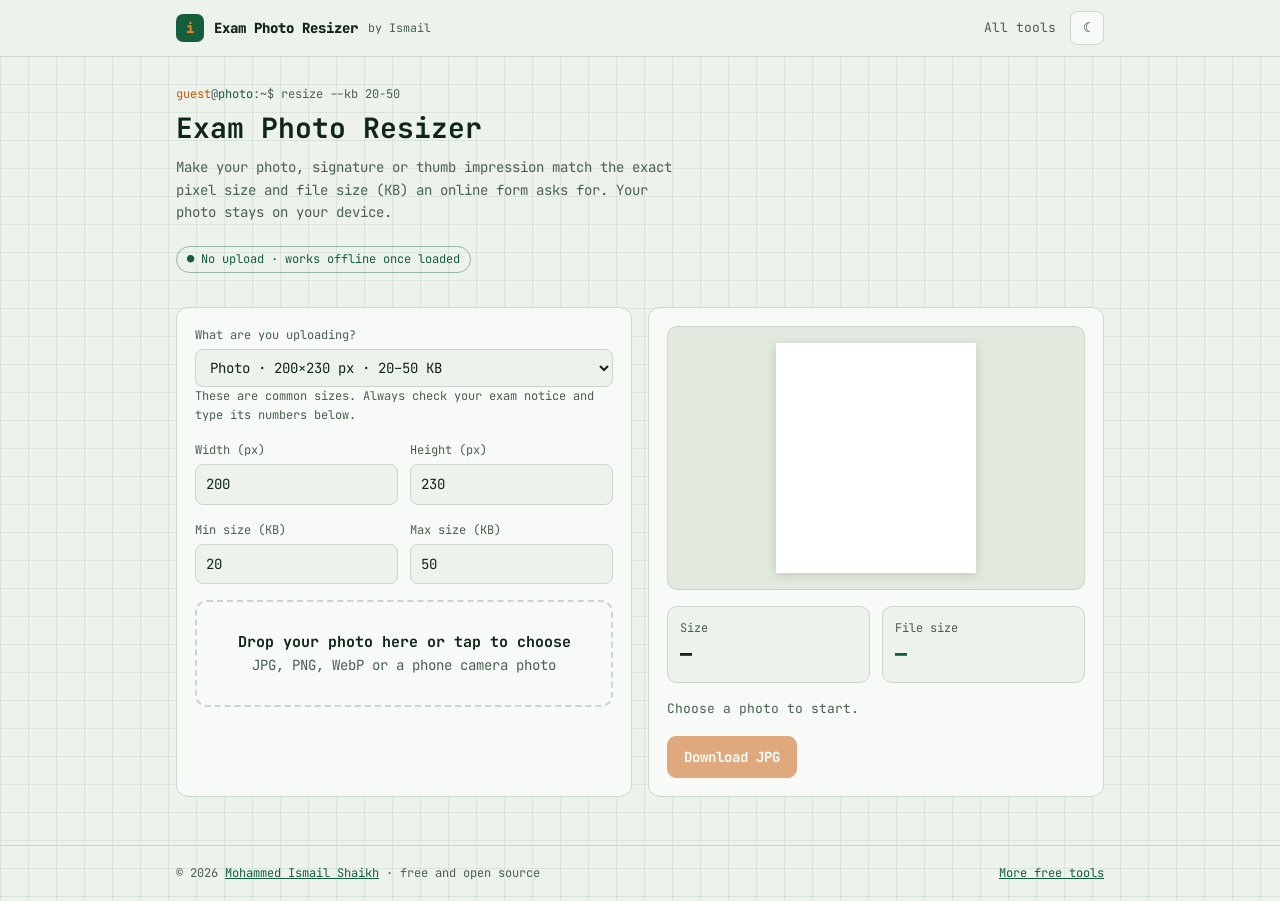
==== public/index.html @ 98657cea "First release: Exam Photo Resizer Client-side tool for https://photo.shaikhismail.com with cPanel de" ====
<!doctype html>
<html lang="en">
<head>
<meta charset="utf-8">
<meta name="viewport" content="width=device-width, initial-scale=1">
<title>Exam Photo Resizer — Ismail Shaikh</title>
<meta name="description" content="Free exam photo and signature resizer. Get exact pixel size and KB limits for online application forms, in your browser.">
<link rel="canonical" href="https://photo.shaikhismail.com/">
<meta property="og:title" content="Exam Photo Resizer — exact KB and pixel sizes">
<meta property="og:description" content="Resize photos and signatures to exact KB and pixel sizes for exam forms.">
<link rel="icon" href="data:image/svg+xml,<svg xmlns='http://www.w3.org/2000/svg' viewBox='0 0 100 100'><rect width='100' height='100' rx='22' fill='%23155E3B'/><text x='50' y='68' font-size='58' text-anchor='middle' fill='%23F5821F' font-family='monospace' font-weight='bold'>i</text></svg>">
<link rel="preconnect" href="https://fonts.googleapis.com">
<link rel="preconnect" href="https://fonts.gstatic.com" crossorigin>
<link href="https://fonts.googleapis.com/css2?family=JetBrains+Mono:wght@400;500;700;800&display=swap" rel="stylesheet">
<link rel="stylesheet" href="assets/css/tool.css?v=1.0.0">
<style>
  .preview { display: grid; place-items: center; background: var(--bg-alt); border: 1px solid var(--line); border-radius: 10px; padding: 16px; min-height: 220px; }
  .preview canvas { max-width: 100%; max-height: 360px; box-shadow: 0 2px 10px rgba(0,0,0,.15); background: #fff; touch-action: none; cursor: grab; }
  .check { display: flex; gap: 8px; align-items: center; font-size: 13px; }
</style>
</head>
<body>
<header class="top">
  <div class="wrap">
    <a class="brand" href="https://shaikhismail.com/"><span class="logo">i</span>Exam Photo Resizer <small>by Ismail</small></a>
    <nav>
      <a class="hide-sm" href="https://shaikhismail.com/tools/">All tools</a>
      <button class="theme-btn" id="themeBtn" type="button" aria-label="Toggle theme">☾</button>
    </nav>
  </div>
</header>

<main>
  <div class="wrap stack">
    <div>
      <div class="prompt" aria-hidden="true"><span class="u">guest</span>@<span class="d">photo</span>:~$ resize --kb 20-50</div>
      <h1>Exam Photo Resizer</h1>
      <p class="lead">Make your photo, signature or thumb impression match the exact pixel size and file size (KB) an online form asks for. Your photo stays on your device.</p>
      <span class="privacy">● No upload · works offline once loaded</span>
    </div>

    <div class="grid-2">
      <div class="card stack">
        <div>
          <label class="f" for="preset">What are you uploading?</label>
          <select id="preset">
            <option value="photo">Photo · 200×230 px · 20–50 KB</option>
            <option value="sign">Signature · 140×60 px · 10–20 KB</option>
            <option value="thumb">Thumb impression · 240×240 px · 20–50 KB</option>
            <option value="passport">Passport photo · 35×45 mm (413×531 px) · 20–100 KB</option>
            <option value="custom">Custom size</option>
          </select>
          <div class="muted" style="font-size:12px">These are common sizes. Always check your exam notice and type its numbers below.</div>
        </div>
        <div class="row">
          <div><label class="f" for="w">Width (px)</label><input id="w" type="number" min="20" inputmode="numeric"></div>
          <div><label class="f" for="h">Height (px)</label><input id="h" type="number" min="20" inputmode="numeric"></div>
        </div>
        <div class="row">
          <div><label class="f" for="minKb">Min size (KB)</label><input id="minKb" type="number" min="0" inputmode="numeric"></div>
          <div><label class="f" for="maxKb">Max size (KB)</label><input id="maxKb" type="number" min="1" inputmode="numeric"></div>
        </div>
        <label class="drop" id="drop">
          <input type="file" accept="image/*">
          <strong>Drop your photo here or tap to choose</strong>
          <span class="muted">JPG, PNG, WebP or a phone camera photo</span>
        </label>
        <div id="adjust" class="stack" hidden>
          <div>
            <label class="f" for="zoom">Zoom</label>
            <input id="zoom" type="range" min="1" max="3" step="0.01" value="1">
            <div class="muted" style="font-size:12px">Drag the preview to move the photo inside the frame.</div>
          </div>
          <label class="check"><input type="checkbox" id="gray"> Black and white (good for signatures)</label>
          <label class="check"><input type="checkbox" id="stamp"> Add name and date strip at the bottom</label>
          <div class="row" id="stampFields" hidden>
            <div><label class="f" for="stampName">Name</label><input id="stampName" type="text" autocomplete="name"></div>
            <div><label class="f" for="stampDate">Date</label><input id="stampDate" type="text"></div>
          </div>
        </div>
      </div>

      <div class="card stack">
        <div class="preview"><canvas id="canvas" width="200" height="230" aria-label="Preview"></canvas></div>
        <div class="stats">
          <div class="stat"><div class="k">Size</div><div class="v" id="outPx">—</div></div>
          <div class="stat hl"><div class="k">File size</div><div class="v" id="outKb">—</div></div>
        </div>
        <div id="status" class="muted" style="font-size:13px">Choose a photo to start.</div>
        <div class="actions"><button class="btn primary" id="dl" type="button" disabled>Download JPG</button></div>
      </div>
    </div>
  </div>
</main>

<footer class="foot">
  <div class="wrap">
    <span>&copy; <span id="yr">2026</span> <a href="https://shaikhismail.com/">Mohammed Ismail Shaikh</a> · free and open source</span>
    <span><a href="https://shaikhismail.com/tools/">More free tools</a></span>
  </div>
</footer>

<script src="assets/js/common.js?v=1.0.0"></script>
<script src="assets/js/app.js?v=1.0.0"></script>
</body>
</html>
---- public/assets/css/tool.css ----
/* Shared styles for the shaikhismail.com free tools.
   Same tokens as the main site: sage paper + forest ink, mint in dark mode, orange for actions. */

/* ============ TOKENS ============ */
:root {
  --bg:        #EDF2EC;
  --bg-alt:    #E2EADF;
  --surface:   #F7FAF6;
  --ink:       #10261A;
  --ink-soft:  #4A5F52;
  --line:      #C9D6CB;
  --green:     #155E3B;
  --green-2:   #1F8A57;
  --orange:    #C85A06;
  --orange-ink:#FFFFFF;
  --danger:    #B42318;
  --grid:      rgba(21, 94, 59, .09);
  --font:      'JetBrains Mono', ui-monospace, 'SFMono-Regular', Menlo, Consolas, 'DejaVu Sans Mono', monospace;
  color-scheme: light;
}
@media (prefers-color-scheme: dark) {
  :root:not([data-theme="light"]) {
    --bg:        #0E1A14;
    --bg-alt:    #12221A;
    --surface:   #152A1F;
    --ink:       #E3EFE6;
    --ink-soft:  #93AB9C;
    --line:      #25402F;
    --green:     #5FD39A;
    --green-2:   #3FB57C;
    --orange:    #FF9A3D;
    --orange-ink:#1A0F05;
    --danger:    #FF8A7A;
    --grid:      rgba(95, 211, 154, .07);
    color-scheme: dark;
  }
}
:root[data-theme="dark"] {
  --bg:        #0E1A14;
  --bg-alt:    #12221A;
  --surface:   #152A1F;
  --ink:       #E3EFE6;
  --ink-soft:  #93AB9C;
  --line:      #25402F;
  --green:     #5FD39A;
  --green-2:   #3FB57C;
  --orange:    #FF9A3D;
  --orange-ink:#1A0F05;
  --danger:    #FF8A7A;
  --grid:      rgba(95, 211, 154, .07);
  color-scheme: dark;
}

/* ============ BASE ============ */
*, *::before, *::after { box-sizing: border-box; }
html { -webkit-text-size-adjust: 100%; }
body {
  margin: 0; min-height: 100vh; display: flex; flex-direction: column;
  font-family: var(--font); font-size: 14px; line-height: 1.6;
  color: var(--ink); background-color: var(--bg);
  background-image: linear-gradient(var(--grid) 1px, transparent 1px), linear-gradient(90deg, var(--grid) 1px, transparent 1px);
  background-size: 28px 28px;
}
a { color: var(--green); }
h1, h2, h3 { line-height: 1.25; margin: 0 0 .4em; }
.wrap { width: 100%; max-width: 960px; margin: 0 auto; padding: 0 16px; }
.muted { color: var(--ink-soft); }
.sr-only { position: absolute; width: 1px; height: 1px; overflow: hidden; clip: rect(0 0 0 0); white-space: nowrap; }
:focus-visible { outline: 2px solid var(--orange); outline-offset: 2px; }

/* ============ HEADER / FOOTER ============ */
.top { border-bottom: 1px solid var(--line); background: color-mix(in srgb, var(--bg) 88%, transparent); backdrop-filter: blur(6px); position: sticky; top: 0; z-index: 10; }
.top .wrap { display: flex; align-items: center; justify-content: space-between; gap: 12px; height: 56px; }
.brand { display: flex; align-items: center; gap: 10px; text-decoration: none; color: var(--ink); font-weight: 800; }
.brand .logo { width: 28px; height: 28px; border-radius: 7px; background: #155E3B; color: #F5821F; display: grid; place-items: center; font-weight: 800; }
.brand small { font-weight: 400; color: var(--ink-soft); }
.top nav { display: flex; align-items: center; gap: 14px; font-size: 13px; }
.top nav a { text-decoration: none; color: var(--ink-soft); }
.top nav a:hover { color: var(--green); }
.theme-btn { border: 1px solid var(--line); background: var(--surface); color: var(--ink); border-radius: 8px; width: 34px; height: 34px; cursor: pointer; font: inherit; }
main { flex: 1; padding: 28px 0 48px; }
.foot { border-top: 1px solid var(--line); padding: 18px 0; font-size: 12px; color: var(--ink-soft); }
.foot .wrap { display: flex; flex-wrap: wrap; justify-content: space-between; gap: 8px; }

/* ============ PAGE PIECES ============ */
.prompt { font-size: 12px; color: var(--ink-soft); margin-bottom: 6px; }
.prompt .u { color: var(--orange); } .prompt .d { color: var(--green); }
.lead { color: var(--ink-soft); margin: 0 0 22px; max-width: 64ch; }
.card { background: var(--surface); border: 1px solid var(--line); border-radius: 12px; padding: 18px; }
.stack > * + * { margin-top: 16px; }
.grid-2 { display: grid; grid-template-columns: repeat(auto-fit, minmax(260px, 1fr)); gap: 16px; }
.privacy { display: inline-flex; gap: 8px; align-items: center; font-size: 12px; color: var(--green); border: 1px solid color-mix(in srgb, var(--green) 40%, transparent); border-radius: 999px; padding: 3px 10px; margin-bottom: 18px; }

/* Drop zone */
.drop { display: block; border: 2px dashed var(--line); border-radius: 12px; padding: 28px 16px; text-align: center; cursor: pointer; background: var(--surface); transition: border-color .15s, background .15s; }
.drop:hover, .drop.over { border-color: var(--green); background: color-mix(in srgb, var(--green) 6%, var(--surface)); }
.drop strong { display: block; font-size: 15px; }
.drop input { position: absolute; width: 1px; height: 1px; opacity: 0; }

/* Form controls */
label.f { display: block; font-size: 12px; color: var(--ink-soft); margin-bottom: 4px; }
input[type=number], input[type=text], select {
  width: 100%; font: inherit; color: var(--ink); background: var(--bg); border: 1px solid var(--line);
  border-radius: 8px; padding: 8px 10px; min-height: 38px;
}
input[type=range] { width: 100%; accent-color: var(--green); }
.row { display: flex; flex-wrap: wrap; gap: 12px; align-items: end; }
.row > * { flex: 1 1 140px; }
.seg { display: inline-flex; border: 1px solid var(--line); border-radius: 9px; overflow: hidden; flex-wrap: wrap; }
.seg button { font: inherit; font-size: 13px; border: 0; background: var(--surface); color: var(--ink); padding: 7px 14px; cursor: pointer; }
.seg button + button { border-left: 1px solid var(--line); }
.seg button[aria-pressed=true] { background: var(--green); color: var(--bg); }

.btn { font: inherit; font-weight: 700; border: 1px solid var(--line); background: var(--surface); color: var(--ink); border-radius: 9px; padding: 9px 16px; cursor: pointer; text-decoration: none; display: inline-flex; align-items: center; gap: 6px; }
.btn:hover { border-color: var(--green); }
.btn.primary { background: var(--orange); border-color: var(--orange); color: var(--orange-ink); }
.btn.primary:hover { filter: brightness(1.07); }
.btn:disabled { opacity: .5; cursor: not-allowed; }
.btn.small { padding: 5px 10px; font-size: 12px; font-weight: 500; }
.actions { display: flex; flex-wrap: wrap; gap: 10px; }

/* Result lists */
.list { list-style: none; margin: 0; padding: 0; }
.item { display: flex; align-items: center; gap: 12px; padding: 10px 0; border-top: 1px solid var(--line); }
.item:first-child { border-top: 0; }
.item .thumb { width: 52px; height: 52px; object-fit: cover; border-radius: 8px; border: 1px solid var(--line); flex: none; background: var(--bg-alt); }
.item .info { flex: 1; min-width: 0; }
.item .name { font-weight: 700; overflow: hidden; text-overflow: ellipsis; white-space: nowrap; }
.item .meta { font-size: 12px; color: var(--ink-soft); }
.good { color: var(--green); font-weight: 700; }
.warn { color: var(--orange); font-weight: 700; }
.err  { color: var(--danger); }

/* Stat tiles and tables */
.stats { display: grid; grid-template-columns: repeat(auto-fit, minmax(150px, 1fr)); gap: 12px; }
.stat { background: var(--bg); border: 1px solid var(--line); border-radius: 10px; padding: 12px; }
.stat .k { font-size: 12px; color: var(--ink-soft); }
.stat .v { font-size: 20px; font-weight: 800; font-variant-numeric: tabular-nums; }
.stat.hl .v { color: var(--green); }
.table-wrap { overflow-x: auto; }
table { border-collapse: collapse; width: 100%; font-size: 13px; font-variant-numeric: tabular-nums; }
th, td { text-align: right; padding: 7px 10px; border-bottom: 1px solid var(--line); white-space: nowrap; }
th:first-child, td:first-child { text-align: left; }
th { color: var(--ink-soft); font-weight: 500; }

.tabs { display: flex; gap: 6px; margin-bottom: 16px; flex-wrap: wrap; }
.tabs button { font: inherit; border: 1px solid var(--line); background: var(--surface); color: var(--ink); border-radius: 999px; padding: 6px 16px; cursor: pointer; }
.tabs button[aria-selected=true] { background: var(--green); border-color: var(--green); color: var(--bg); }
[hidden] { display: none !important; }

@media (max-width: 560px) {
  .top nav .hide-sm { display: none; }
  .brand small { display: none; }
}
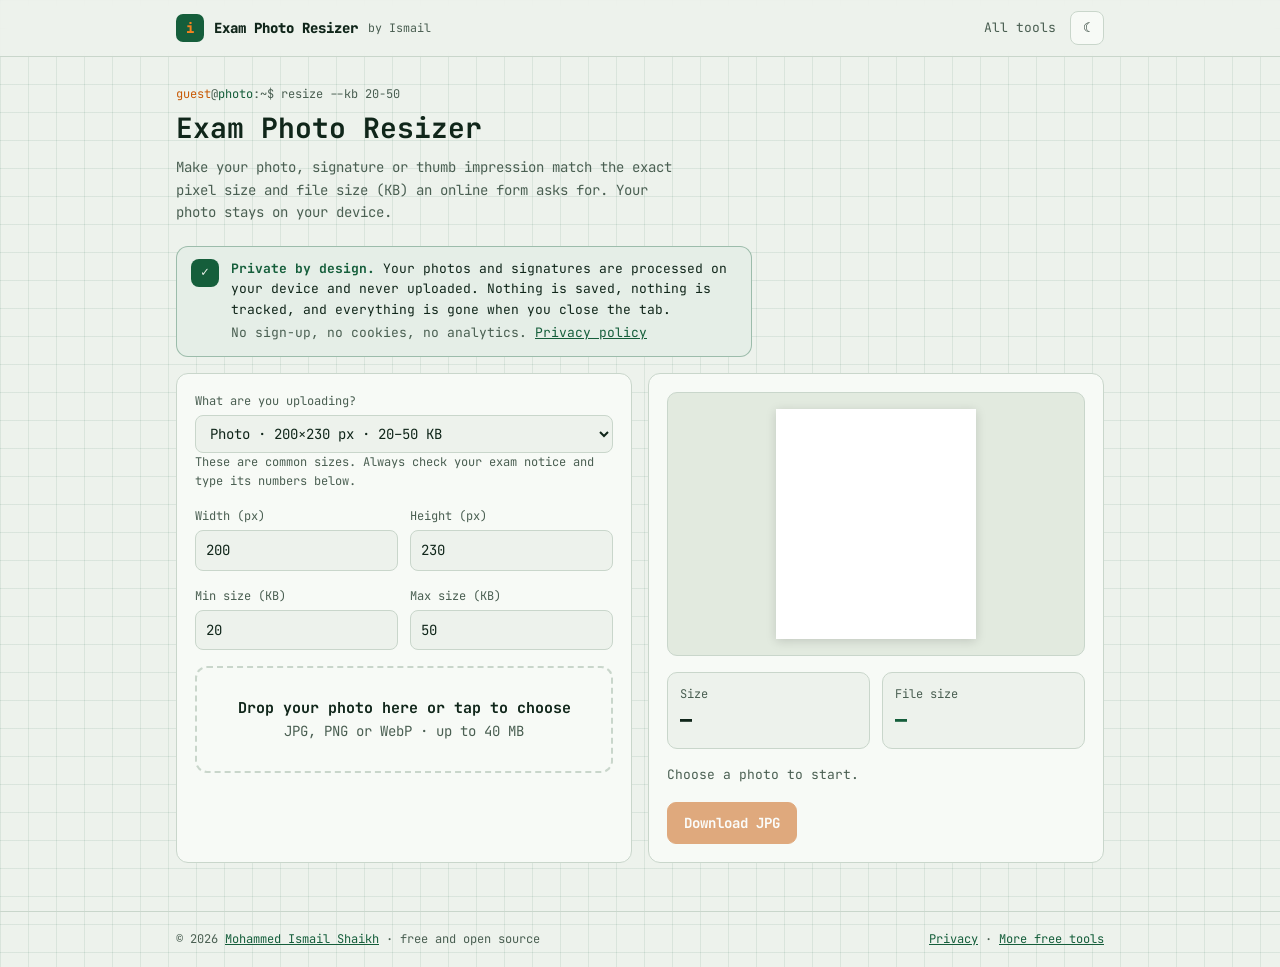
==== commit 200b84d9: "Add privacy notice, privacy policy and security hardening (v1.1.0) - Clear 'nothing is saved' notice" ====
--- a/public/index.html
+++ b/public/index.html
@@ -2,6 +2,8 @@
 <html lang="en">
 <head>
 <meta charset="utf-8">
+<meta http-equiv="Content-Security-Policy" content="default-src 'none'; script-src 'self'; style-src 'self' 'unsafe-inline'; img-src 'self' data: blob:; font-src 'self'; connect-src 'none'; form-action 'none'; base-uri 'none'">
+<meta name="referrer" content="no-referrer">
 <meta name="viewport" content="width=device-width, initial-scale=1">
 <title>Exam Photo Resizer — Ismail Shaikh</title>
 <meta name="description" content="Free exam photo and signature resizer. Get exact pixel size and KB limits for online application forms, in your browser.">
@@ -9,10 +11,7 @@
 <meta property="og:title" content="Exam Photo Resizer — exact KB and pixel sizes">
 <meta property="og:description" content="Resize photos and signatures to exact KB and pixel sizes for exam forms.">
 <link rel="icon" href="data:image/svg+xml,<svg xmlns='http://www.w3.org/2000/svg' viewBox='0 0 100 100'><rect width='100' height='100' rx='22' fill='%23155E3B'/><text x='50' y='68' font-size='58' text-anchor='middle' fill='%23F5821F' font-family='monospace' font-weight='bold'>i</text></svg>">
-<link rel="preconnect" href="https://fonts.googleapis.com">
-<link rel="preconnect" href="https://fonts.gstatic.com" crossorigin>
-<link href="https://fonts.googleapis.com/css2?family=JetBrains+Mono:wght@400;500;700;800&display=swap" rel="stylesheet">
-<link rel="stylesheet" href="assets/css/tool.css?v=1.0.0">
+<link rel="stylesheet" href="assets/css/tool.css?v=1.1.0">
 <style>
   .preview { display: grid; place-items: center; background: var(--bg-alt); border: 1px solid var(--line); border-radius: 10px; padding: 16px; min-height: 220px; }
   .preview canvas { max-width: 100%; max-height: 360px; box-shadow: 0 2px 10px rgba(0,0,0,.15); background: #fff; touch-action: none; cursor: grab; }
@@ -36,7 +35,7 @@
       <div class="prompt" aria-hidden="true"><span class="u">guest</span>@<span class="d">photo</span>:~$ resize --kb 20-50</div>
       <h1>Exam Photo Resizer</h1>
       <p class="lead">Make your photo, signature or thumb impression match the exact pixel size and file size (KB) an online form asks for. Your photo stays on your device.</p>
-      <span class="privacy">● No upload · works offline once loaded</span>
+      <div class="notice" role="note"><span class="ico" aria-hidden="true">✓</span><div><strong>Private by design.</strong> Your photos and signatures are processed on your device and never uploaded. Nothing is saved, nothing is tracked, and everything is gone when you close the tab.<p>No sign-up, no cookies, no analytics. <a href="privacy.html">Privacy policy</a></p></div></div>
     </div>
 
     <div class="grid-2">
@@ -53,8 +52,8 @@
           <div class="muted" style="font-size:12px">These are common sizes. Always check your exam notice and type its numbers below.</div>
         </div>
         <div class="row">
-          <div><label class="f" for="w">Width (px)</label><input id="w" type="number" min="20" inputmode="numeric"></div>
-          <div><label class="f" for="h">Height (px)</label><input id="h" type="number" min="20" inputmode="numeric"></div>
+          <div><label class="f" for="w">Width (px)</label><input id="w" type="number" min="20" max="2000" inputmode="numeric"></div>
+          <div><label class="f" for="h">Height (px)</label><input id="h" type="number" min="20" max="2000" inputmode="numeric"></div>
         </div>
         <div class="row">
           <div><label class="f" for="minKb">Min size (KB)</label><input id="minKb" type="number" min="0" inputmode="numeric"></div>
@@ -63,7 +62,7 @@
         <label class="drop" id="drop">
           <input type="file" accept="image/*">
           <strong>Drop your photo here or tap to choose</strong>
-          <span class="muted">JPG, PNG, WebP or a phone camera photo</span>
+          <span class="muted">JPG, PNG or WebP · up to 40 MB</span>
         </label>
         <div id="adjust" class="stack" hidden>
           <div>
@@ -74,8 +73,8 @@
           <label class="check"><input type="checkbox" id="gray"> Black and white (good for signatures)</label>
           <label class="check"><input type="checkbox" id="stamp"> Add name and date strip at the bottom</label>
           <div class="row" id="stampFields" hidden>
-            <div><label class="f" for="stampName">Name</label><input id="stampName" type="text" autocomplete="name"></div>
-            <div><label class="f" for="stampDate">Date</label><input id="stampDate" type="text"></div>
+            <div><label class="f" for="stampName">Name</label><input id="stampName" type="text" maxlength="40" autocomplete="off"></div>
+            <div><label class="f" for="stampDate">Date</label><input id="stampDate" type="text" maxlength="20" autocomplete="off"></div>
           </div>
         </div>
       </div>
@@ -96,11 +95,11 @@
 <footer class="foot">
   <div class="wrap">
     <span>&copy; <span id="yr">2026</span> <a href="https://shaikhismail.com/">Mohammed Ismail Shaikh</a> · free and open source</span>
-    <span><a href="https://shaikhismail.com/tools/">More free tools</a></span>
+    <span><a href="privacy.html">Privacy</a> · <a href="https://shaikhismail.com/tools/">More free tools</a></span>
   </div>
 </footer>
 
-<script src="assets/js/common.js?v=1.0.0"></script>
-<script src="assets/js/app.js?v=1.0.0"></script>
+<script src="assets/js/common.js?v=1.1.0"></script>
+<script src="assets/js/app.js?v=1.1.0"></script>
 </body>
 </html>
--- a/public/assets/css/tool.css
+++ b/public/assets/css/tool.css
@@ -1,5 +1,11 @@
 /* Shared styles for the shaikhismail.com free tools.
    Same tokens as the main site: sage paper + forest ink, mint in dark mode, orange for actions. */
+
+/* Font is served from this site (no Google Fonts), so no visitor data goes to a third party. */
+@font-face { font-family: 'JetBrains Mono'; font-style: normal; font-weight: 400; font-display: swap; src: url('../fonts/jetbrains-mono-latin-400-normal.woff2') format('woff2'); }
+@font-face { font-family: 'JetBrains Mono'; font-style: normal; font-weight: 500; font-display: swap; src: url('../fonts/jetbrains-mono-latin-500-normal.woff2') format('woff2'); }
+@font-face { font-family: 'JetBrains Mono'; font-style: normal; font-weight: 700; font-display: swap; src: url('../fonts/jetbrains-mono-latin-700-normal.woff2') format('woff2'); }
+@font-face { font-family: 'JetBrains Mono'; font-style: normal; font-weight: 800; font-display: swap; src: url('../fonts/jetbrains-mono-latin-800-normal.woff2') format('woff2'); }
 
 /* ============ TOKENS ============ */
 :root {
@@ -89,7 +95,13 @@
 .card { background: var(--surface); border: 1px solid var(--line); border-radius: 12px; padding: 18px; }
 .stack > * + * { margin-top: 16px; }
 .grid-2 { display: grid; grid-template-columns: repeat(auto-fit, minmax(260px, 1fr)); gap: 16px; }
-.privacy { display: inline-flex; gap: 8px; align-items: center; font-size: 12px; color: var(--green); border: 1px solid color-mix(in srgb, var(--green) 40%, transparent); border-radius: 999px; padding: 3px 10px; margin-bottom: 18px; }
+.notice { display: flex; gap: 12px; align-items: flex-start; background: color-mix(in srgb, var(--green) 8%, var(--surface)); border: 1px solid color-mix(in srgb, var(--green) 35%, transparent); border-radius: 12px; padding: 12px 14px; font-size: 13px; max-width: 72ch; }
+.notice .ico { flex: none; width: 28px; height: 28px; border-radius: 8px; display: grid; place-items: center; background: var(--green); color: var(--bg); font-weight: 800; }
+.notice strong { color: var(--green); }
+.notice p { margin: 2px 0 0; color: var(--ink-soft); }
+.prose { max-width: 72ch; }
+.prose h2 { font-size: 17px; margin-top: 1.6em; }
+.prose li + li { margin-top: 4px; }
 
 /* Drop zone */
 .drop { display: block; border: 2px dashed var(--line); border-radius: 12px; padding: 28px 16px; text-align: center; cursor: pointer; background: var(--surface); transition: border-color .15s, background .15s; }
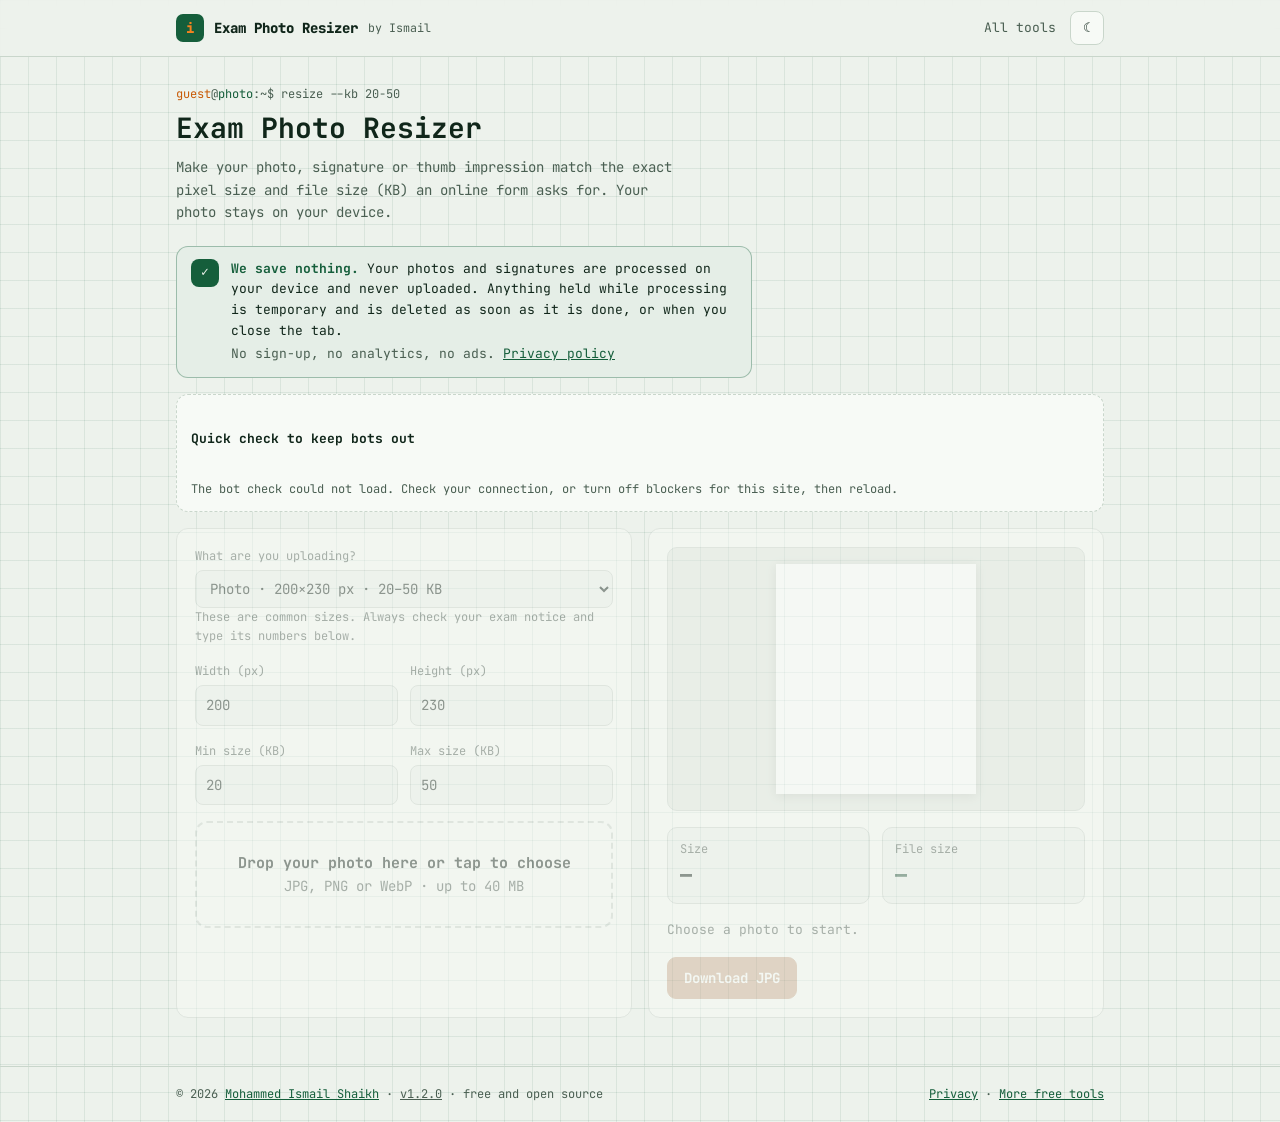
==== commit f6414890: "Add Turnstile bot check, footer version and clearer privacy wording (v1.2.0) - Tool unlocks only aft" ====
--- a/public/index.html
+++ b/public/index.html
@@ -2,7 +2,7 @@
 <html lang="en">
 <head>
 <meta charset="utf-8">
-<meta http-equiv="Content-Security-Policy" content="default-src 'none'; script-src 'self'; style-src 'self' 'unsafe-inline'; img-src 'self' data: blob:; font-src 'self'; connect-src 'none'; form-action 'none'; base-uri 'none'">
+<meta http-equiv="Content-Security-Policy" content="default-src 'none'; script-src 'self' https://challenges.cloudflare.com; frame-src https://challenges.cloudflare.com; style-src 'self' 'unsafe-inline'; img-src 'self' data: blob:; font-src 'self'; connect-src 'self'; form-action 'none'; base-uri 'none'">
 <meta name="referrer" content="no-referrer">
 <meta name="viewport" content="width=device-width, initial-scale=1">
 <title>Exam Photo Resizer — Ismail Shaikh</title>
@@ -11,7 +11,7 @@
 <meta property="og:title" content="Exam Photo Resizer — exact KB and pixel sizes">
 <meta property="og:description" content="Resize photos and signatures to exact KB and pixel sizes for exam forms.">
 <link rel="icon" href="data:image/svg+xml,<svg xmlns='http://www.w3.org/2000/svg' viewBox='0 0 100 100'><rect width='100' height='100' rx='22' fill='%23155E3B'/><text x='50' y='68' font-size='58' text-anchor='middle' fill='%23F5821F' font-family='monospace' font-weight='bold'>i</text></svg>">
-<link rel="stylesheet" href="assets/css/tool.css?v=1.1.0">
+<link rel="stylesheet" href="assets/css/tool.css?v=1.2.0">
 <style>
   .preview { display: grid; place-items: center; background: var(--bg-alt); border: 1px solid var(--line); border-radius: 10px; padding: 16px; min-height: 220px; }
   .preview canvas { max-width: 100%; max-height: 360px; box-shadow: 0 2px 10px rgba(0,0,0,.15); background: #fff; touch-action: none; cursor: grab; }
@@ -35,8 +35,12 @@
       <div class="prompt" aria-hidden="true"><span class="u">guest</span>@<span class="d">photo</span>:~$ resize --kb 20-50</div>
       <h1>Exam Photo Resizer</h1>
       <p class="lead">Make your photo, signature or thumb impression match the exact pixel size and file size (KB) an online form asks for. Your photo stays on your device.</p>
-      <div class="notice" role="note"><span class="ico" aria-hidden="true">✓</span><div><strong>Private by design.</strong> Your photos and signatures are processed on your device and never uploaded. Nothing is saved, nothing is tracked, and everything is gone when you close the tab.<p>No sign-up, no cookies, no analytics. <a href="privacy.html">Privacy policy</a></p></div></div>
+      <div class="notice" role="note"><span class="ico" aria-hidden="true">✓</span><div><strong>We save nothing.</strong> Your photos and signatures are processed on your device and never uploaded. Anything held while processing is temporary and is deleted as soon as it is done, or when you close the tab.<p>No sign-up, no analytics, no ads. <a href="privacy.html">Privacy policy</a></p></div></div>
     </div>
+
+    <div class="gate" id="gate"><span class="gate-title">Quick check to keep bots out</span><div class="gate-widget"></div><span class="gate-state" role="status" aria-live="polite">Loading the check…</span></div>
+
+    <div data-gated class="stack">
 
     <div class="grid-2">
       <div class="card stack">
@@ -89,17 +93,18 @@
         <div class="actions"><button class="btn primary" id="dl" type="button" disabled>Download JPG</button></div>
       </div>
     </div>
+    </div>
   </div>
 </main>
 
 <footer class="foot">
   <div class="wrap">
-    <span>&copy; <span id="yr">2026</span> <a href="https://shaikhismail.com/">Mohammed Ismail Shaikh</a> · free and open source</span>
+    <span>&copy; <span id="yr">2026</span> <a href="https://shaikhismail.com/">Mohammed Ismail Shaikh</a> · <a class="ver" id="ver" href="https://github.com/mdism/tool-exam-photo-resizer/blob/main/CHANGELOG.md" target="_blank" rel="noopener" title="What changed in this version">v1.2.0</a> · free and open source</span>
     <span><a href="privacy.html">Privacy</a> · <a href="https://shaikhismail.com/tools/">More free tools</a></span>
   </div>
 </footer>
 
-<script src="assets/js/common.js?v=1.1.0"></script>
-<script src="assets/js/app.js?v=1.1.0"></script>
+<script src="assets/js/common.js?v=1.2.0"></script>
+<script src="assets/js/app.js?v=1.2.0"></script>
 </body>
 </html>
--- a/public/assets/css/tool.css
+++ b/public/assets/css/tool.css
@@ -99,6 +99,12 @@
 .notice .ico { flex: none; width: 28px; height: 28px; border-radius: 8px; display: grid; place-items: center; background: var(--green); color: var(--bg); font-weight: 800; }
 .notice strong { color: var(--green); }
 .notice p { margin: 2px 0 0; color: var(--ink-soft); }
+.gate { display: flex; flex-wrap: wrap; gap: 8px 16px; align-items: center; background: var(--surface); border: 1px dashed var(--line); border-radius: 12px; padding: 12px 14px; }
+.gate .gate-title { font-size: 13px; font-weight: 700; }
+.gate .gate-state { font-size: 12px; color: var(--ink-soft); flex-basis: 100%; }
+.gate .gate-widget { min-height: 65px; }
+[data-gated].locked { opacity: .45; filter: grayscale(.4); pointer-events: none; user-select: none; }
+.ver { color: inherit; }
 .prose { max-width: 72ch; }
 .prose h2 { font-size: 17px; margin-top: 1.6em; }
 .prose li + li { margin-top: 4px; }
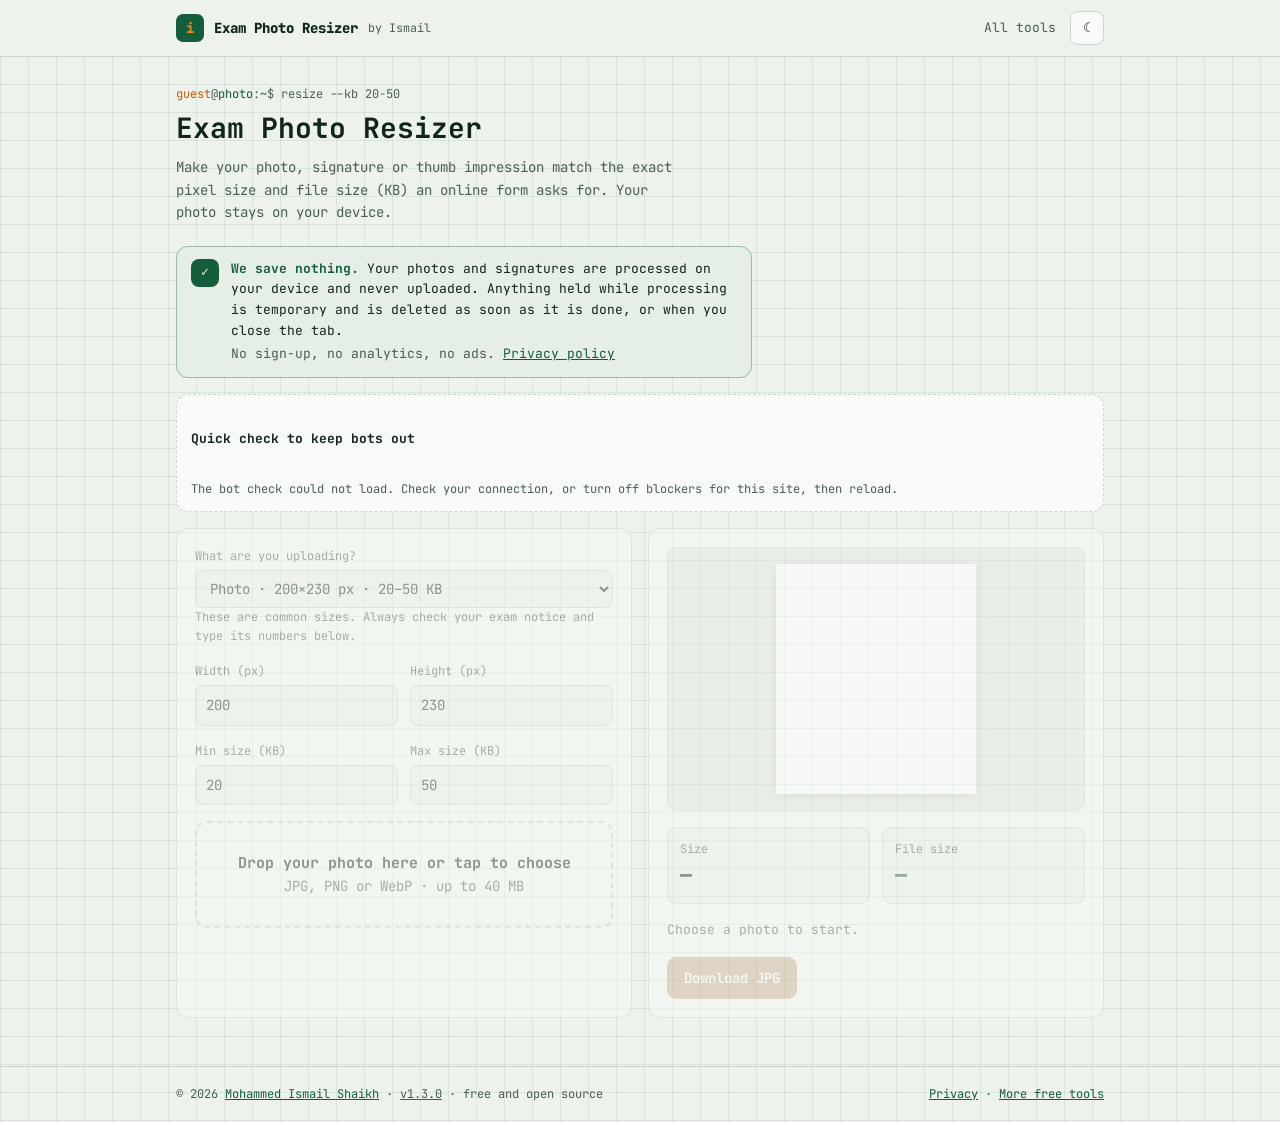
==== commit e364df1e: "Move to tools.shaikhismail.com/exam-photo-resizer/ (v1.3.0) - Deploys into its own folder of the sha" ====
--- a/public/index.html
+++ b/public/index.html
@@ -7,11 +7,11 @@
 <meta name="viewport" content="width=device-width, initial-scale=1">
 <title>Exam Photo Resizer — Ismail Shaikh</title>
 <meta name="description" content="Free exam photo and signature resizer. Get exact pixel size and KB limits for online application forms, in your browser.">
-<link rel="canonical" href="https://photo.shaikhismail.com/">
+<link rel="canonical" href="https://tools.shaikhismail.com/exam-photo-resizer/">
 <meta property="og:title" content="Exam Photo Resizer — exact KB and pixel sizes">
 <meta property="og:description" content="Resize photos and signatures to exact KB and pixel sizes for exam forms.">
 <link rel="icon" href="data:image/svg+xml,<svg xmlns='http://www.w3.org/2000/svg' viewBox='0 0 100 100'><rect width='100' height='100' rx='22' fill='%23155E3B'/><text x='50' y='68' font-size='58' text-anchor='middle' fill='%23F5821F' font-family='monospace' font-weight='bold'>i</text></svg>">
-<link rel="stylesheet" href="assets/css/tool.css?v=1.2.0">
+<link rel="stylesheet" href="assets/css/tool.css?v=1.3.0">
 <style>
   .preview { display: grid; place-items: center; background: var(--bg-alt); border: 1px solid var(--line); border-radius: 10px; padding: 16px; min-height: 220px; }
   .preview canvas { max-width: 100%; max-height: 360px; box-shadow: 0 2px 10px rgba(0,0,0,.15); background: #fff; touch-action: none; cursor: grab; }
@@ -23,7 +23,7 @@
   <div class="wrap">
     <a class="brand" href="https://shaikhismail.com/"><span class="logo">i</span>Exam Photo Resizer <small>by Ismail</small></a>
     <nav>
-      <a class="hide-sm" href="https://shaikhismail.com/tools/">All tools</a>
+      <a class="hide-sm" href="/">All tools</a>
       <button class="theme-btn" id="themeBtn" type="button" aria-label="Toggle theme">☾</button>
     </nav>
   </div>
@@ -99,12 +99,12 @@
 
 <footer class="foot">
   <div class="wrap">
-    <span>&copy; <span id="yr">2026</span> <a href="https://shaikhismail.com/">Mohammed Ismail Shaikh</a> · <a class="ver" id="ver" href="https://github.com/mdism/tool-exam-photo-resizer/blob/main/CHANGELOG.md" target="_blank" rel="noopener" title="What changed in this version">v1.2.0</a> · free and open source</span>
-    <span><a href="privacy.html">Privacy</a> · <a href="https://shaikhismail.com/tools/">More free tools</a></span>
+    <span>&copy; <span id="yr">2026</span> <a href="https://shaikhismail.com/">Mohammed Ismail Shaikh</a> · <a class="ver" id="ver" href="https://github.com/mdism/tool-exam-photo-resizer/blob/main/CHANGELOG.md" target="_blank" rel="noopener" title="What changed in this version">v1.3.0</a> · free and open source</span>
+    <span><a href="privacy.html">Privacy</a> · <a href="/">More free tools</a></span>
   </div>
 </footer>
 
-<script src="assets/js/common.js?v=1.2.0"></script>
-<script src="assets/js/app.js?v=1.2.0"></script>
+<script src="assets/js/common.js?v=1.3.0"></script>
+<script src="assets/js/app.js?v=1.3.0"></script>
 </body>
 </html>
--- a/public/assets/css/tool.css
+++ b/public/assets/css/tool.css
@@ -170,3 +170,14 @@
   .top nav .hide-sm { display: none; }
   .brand small { display: none; }
 }
+
+/* ============ TOOLS INDEX (tools.shaikhismail.com) ============ */
+.tools-grid { display: grid; grid-template-columns: repeat(auto-fill, minmax(250px, 1fr)); gap: 16px; }
+.tool { display: flex; flex-direction: column; gap: 10px; background: var(--surface); border: 1px solid var(--line); border-radius: 12px; padding: 16px; color: var(--ink); text-decoration: none; transition: border-color .15s, transform .15s; }
+a.tool:hover { border-color: var(--green); transform: translateY(-2px); }
+.tool .ico { width: 40px; height: 40px; border-radius: 10px; display: grid; place-items: center; background: color-mix(in srgb, var(--green) 14%, transparent); color: var(--green); font-weight: 800; font-size: 15px; }
+.tool h2 { margin: 0; font-size: 16px; }
+.tool p { margin: 0; font-size: 13px; color: var(--ink-soft); flex: 1; }
+.tool .meta { display: flex; justify-content: space-between; gap: 10px; font-size: 12px; color: var(--ink-soft); }
+.tool .go { color: var(--orange); font-weight: 700; }
+.tool.soon { border-style: dashed; }
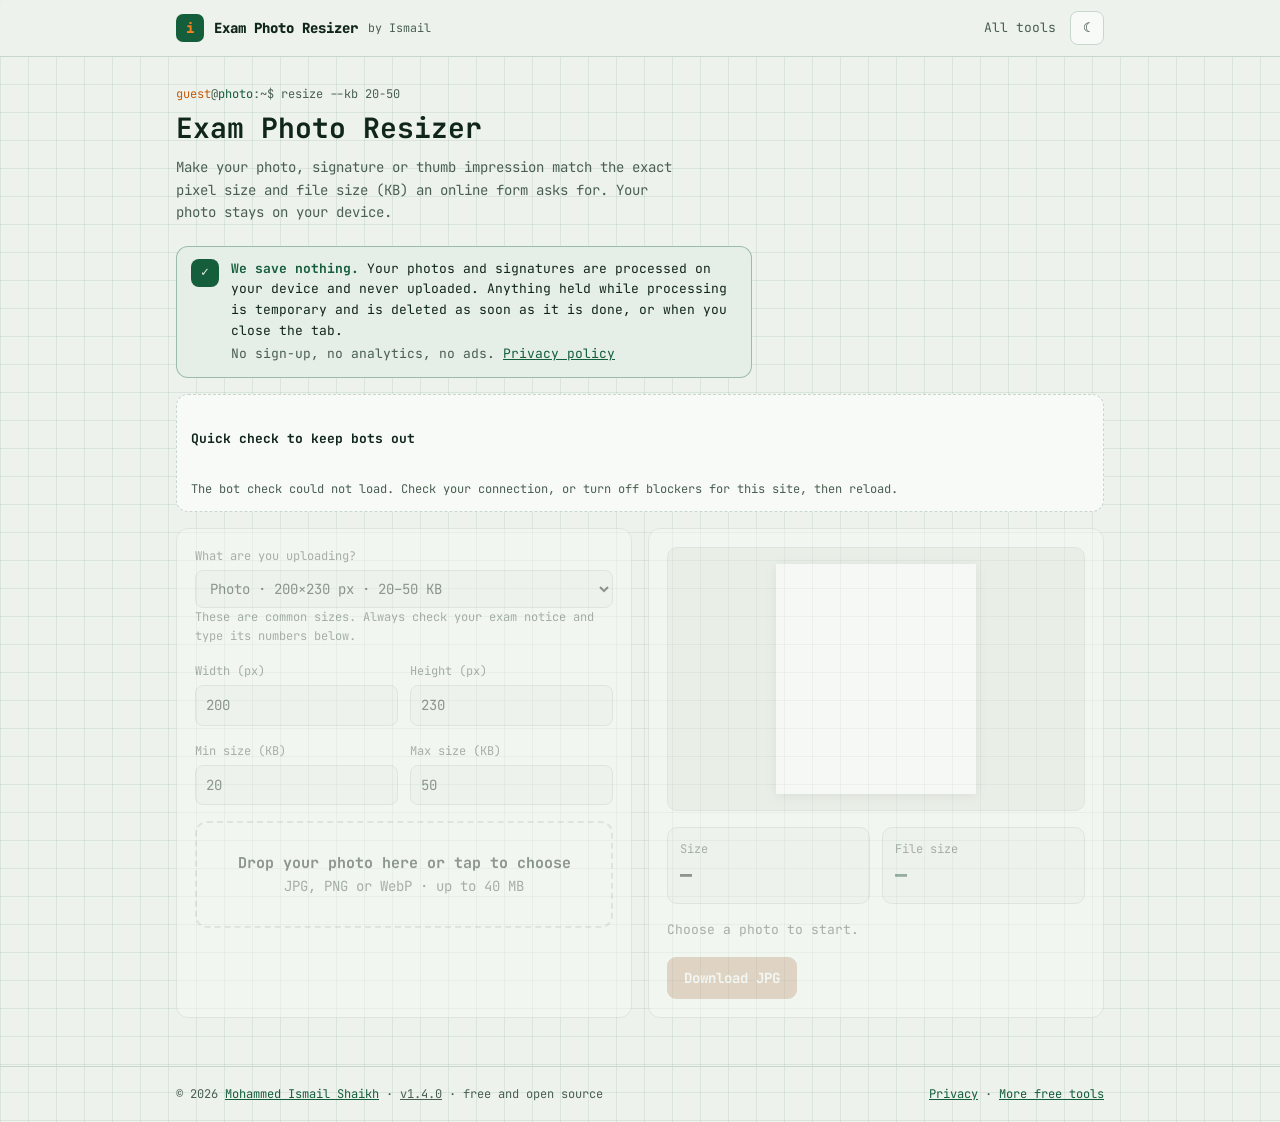
==== commit 80076e24: "Host on GitHub Pages (v1.4.0) - Workflow publishes public/ on every push; served at tools.shaikhisma" ====
--- a/public/index.html
+++ b/public/index.html
@@ -2,7 +2,7 @@
 <html lang="en">
 <head>
 <meta charset="utf-8">
-<meta http-equiv="Content-Security-Policy" content="default-src 'none'; script-src 'self' https://challenges.cloudflare.com; frame-src https://challenges.cloudflare.com; style-src 'self' 'unsafe-inline'; img-src 'self' data: blob:; font-src 'self'; connect-src 'self'; form-action 'none'; base-uri 'none'">
+<meta http-equiv="Content-Security-Policy" content="default-src 'none'; script-src 'self' https://challenges.cloudflare.com; frame-src https://challenges.cloudflare.com; style-src 'self' 'unsafe-inline'; img-src 'self' data: blob:; font-src 'self'; connect-src 'self' https://*.workers.dev; form-action 'none'; base-uri 'none'">
 <meta name="referrer" content="no-referrer">
 <meta name="viewport" content="width=device-width, initial-scale=1">
 <title>Exam Photo Resizer — Ismail Shaikh</title>
@@ -11,7 +11,7 @@
 <meta property="og:title" content="Exam Photo Resizer — exact KB and pixel sizes">
 <meta property="og:description" content="Resize photos and signatures to exact KB and pixel sizes for exam forms.">
 <link rel="icon" href="data:image/svg+xml,<svg xmlns='http://www.w3.org/2000/svg' viewBox='0 0 100 100'><rect width='100' height='100' rx='22' fill='%23155E3B'/><text x='50' y='68' font-size='58' text-anchor='middle' fill='%23F5821F' font-family='monospace' font-weight='bold'>i</text></svg>">
-<link rel="stylesheet" href="assets/css/tool.css?v=1.3.0">
+<link rel="stylesheet" href="assets/css/tool.css?v=1.4.0">
 <style>
   .preview { display: grid; place-items: center; background: var(--bg-alt); border: 1px solid var(--line); border-radius: 10px; padding: 16px; min-height: 220px; }
   .preview canvas { max-width: 100%; max-height: 360px; box-shadow: 0 2px 10px rgba(0,0,0,.15); background: #fff; touch-action: none; cursor: grab; }
@@ -99,12 +99,12 @@
 
 <footer class="foot">
   <div class="wrap">
-    <span>&copy; <span id="yr">2026</span> <a href="https://shaikhismail.com/">Mohammed Ismail Shaikh</a> · <a class="ver" id="ver" href="https://github.com/mdism/tool-exam-photo-resizer/blob/main/CHANGELOG.md" target="_blank" rel="noopener" title="What changed in this version">v1.3.0</a> · free and open source</span>
+    <span>&copy; <span id="yr">2026</span> <a href="https://shaikhismail.com/">Mohammed Ismail Shaikh</a> · <a class="ver" id="ver" href="https://github.com/mdism/exam-photo-resizer/blob/main/CHANGELOG.md" target="_blank" rel="noopener" title="What changed in this version">v1.4.0</a> · free and open source</span>
     <span><a href="privacy.html">Privacy</a> · <a href="/">More free tools</a></span>
   </div>
 </footer>
 
-<script src="assets/js/common.js?v=1.3.0"></script>
-<script src="assets/js/app.js?v=1.3.0"></script>
+<script src="assets/js/common.js?v=1.4.0"></script>
+<script src="assets/js/app.js?v=1.4.0"></script>
 </body>
 </html>
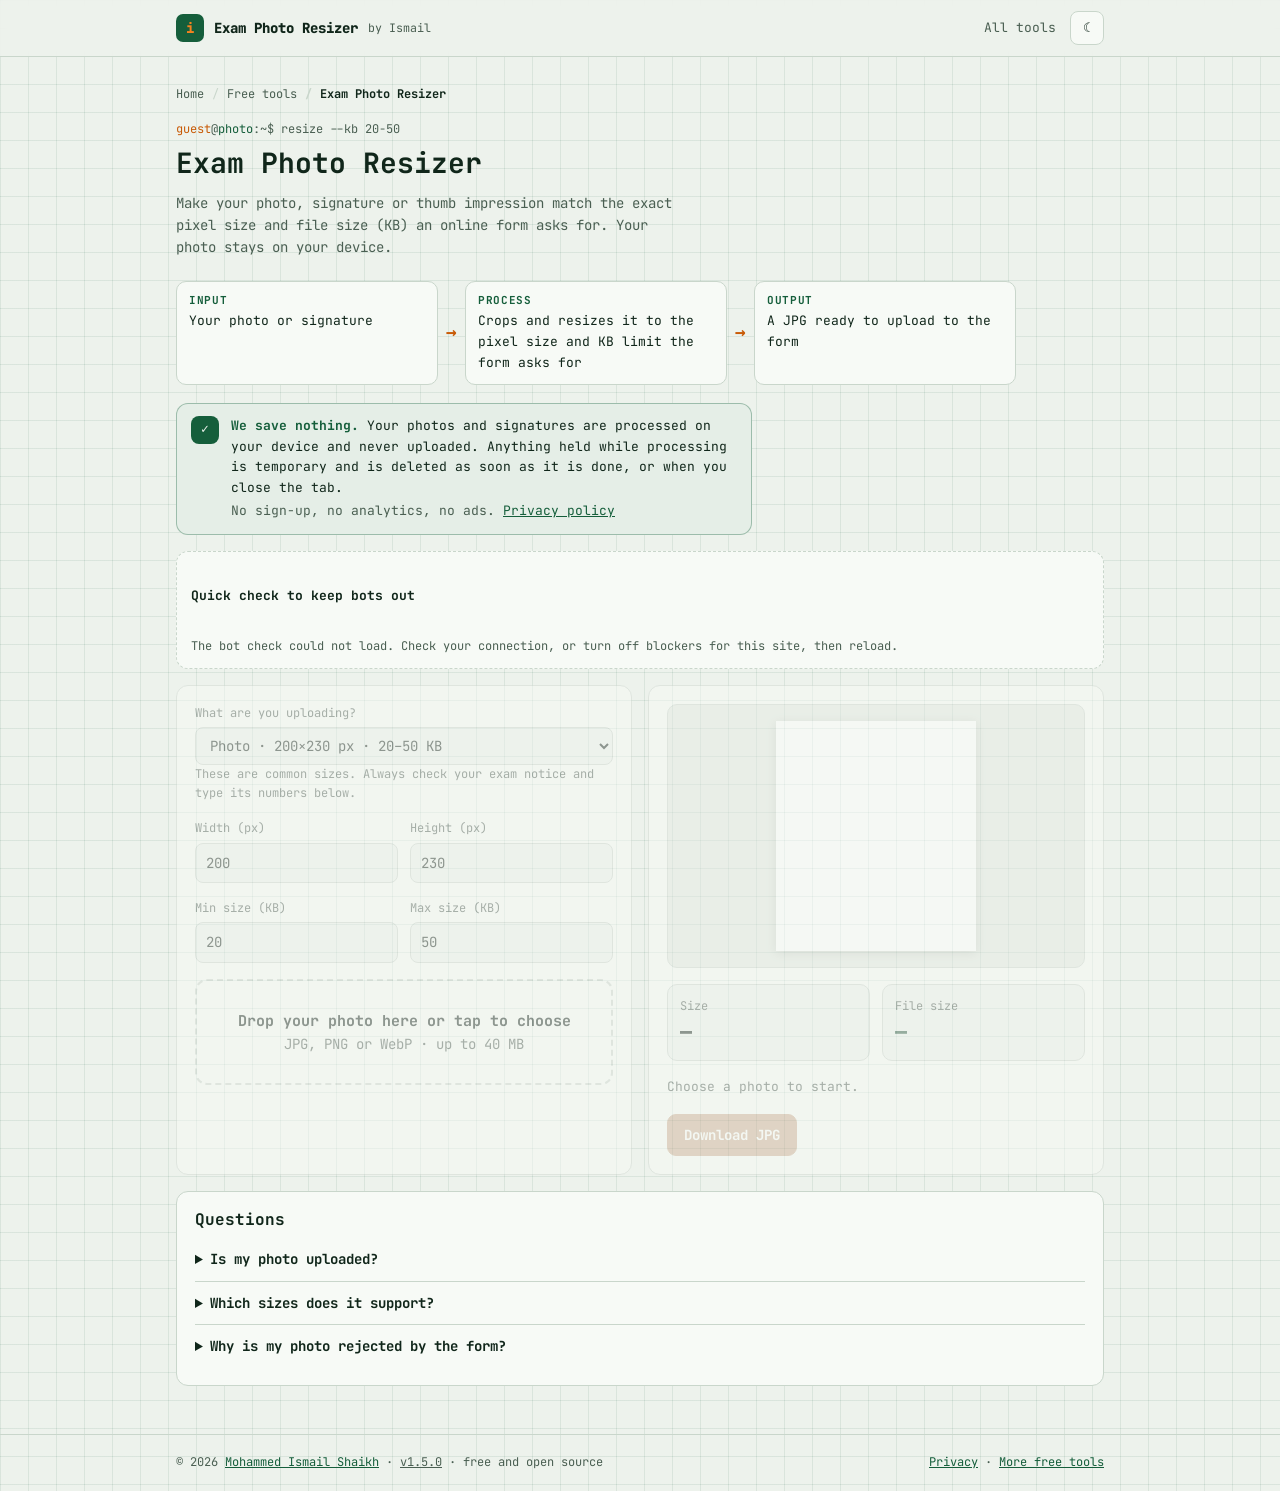
==== commit 23e4f7ba: "Updated" ====
--- a/public/index.html
+++ b/public/index.html
@@ -5,13 +5,27 @@
 <meta http-equiv="Content-Security-Policy" content="default-src 'none'; script-src 'self' https://challenges.cloudflare.com; frame-src https://challenges.cloudflare.com; style-src 'self' 'unsafe-inline'; img-src 'self' data: blob:; font-src 'self'; connect-src 'self' https://*.workers.dev; form-action 'none'; base-uri 'none'">
 <meta name="referrer" content="no-referrer">
 <meta name="viewport" content="width=device-width, initial-scale=1">
-<title>Exam Photo Resizer — Ismail Shaikh</title>
-<meta name="description" content="Free exam photo and signature resizer. Get exact pixel size and KB limits for online application forms, in your browser.">
+<!-- seo -->
+<title>Exam Photo &amp; Signature Resizer: Exact KB and Pixel Size Online Free</title>
+<meta name="description" content="Resize photo and signature to the exact KB and pixel size for exam and job forms like SSC, UPSC, IBPS and NEET. Free, in your browser, nothing is uploaded.">
+<meta name="robots" content="index, follow, max-image-preview:large">
 <link rel="canonical" href="https://tools.shaikhismail.com/exam-photo-resizer/">
-<meta property="og:title" content="Exam Photo Resizer — exact KB and pixel sizes">
-<meta property="og:description" content="Resize photos and signatures to exact KB and pixel sizes for exam forms.">
+<meta name="author" content="Mohammed Ismail Shaikh">
+<meta name="theme-color" content="#155E3B">
+<meta property="og:type" content="website">
+<meta property="og:site_name" content="Free tools by Ismail Shaikh">
+<meta property="og:locale" content="en_IN">
+<meta property="og:url" content="https://tools.shaikhismail.com/exam-photo-resizer/">
+<meta property="og:title" content="Exam Photo &amp; Signature Resizer: Exact KB and Pixel Size Online Free">
+<meta property="og:description" content="Resize photo and signature to the exact KB and pixel size for exam and job forms like SSC, UPSC, IBPS and NEET. Free, in your browser, nothing is uploaded.">
+<meta property="og:image" content="https://tools.shaikhismail.com/exam-photo-resizer/assets/og.png">
+<meta property="og:image:width" content="1200">
+<meta property="og:image:height" content="630">
+<meta name="twitter:card" content="summary_large_image">
+<script type="application/ld+json">{"@context":"https://schema.org","@graph":[{"@type":"WebApplication","name":"Exam Photo Resizer","url":"https://tools.shaikhismail.com/exam-photo-resizer/","description":"Resize photo and signature to the exact KB and pixel size for exam and job forms like SSC, UPSC, IBPS and NEET. Free, in your browser, nothing is uploaded.","applicationCategory":"MultimediaApplication","operatingSystem":"Any (runs in your web browser)","browserRequirements":"Requires JavaScript","isAccessibleForFree":true,"offers":{"@type":"Offer","price":"0","priceCurrency":"INR"},"featureList":["Presets for photo, signature and thumb","Exact pixel size","Min and max KB limit","Black and white for signatures","Name and date strip"],"image":"https://tools.shaikhismail.com/exam-photo-resizer/assets/og.png","inLanguage":"en","author":{"@type":"Person","name":"Mohammed Ismail Shaikh","url":"https://shaikhismail.com/"},"publisher":{"@type":"Person","name":"Mohammed Ismail Shaikh","url":"https://shaikhismail.com/"}},{"@type":"BreadcrumbList","itemListElement":[{"@type":"ListItem","position":1,"name":"Home","item":"https://shaikhismail.com/"},{"@type":"ListItem","position":2,"name":"Free tools","item":"https://tools.shaikhismail.com/"},{"@type":"ListItem","position":3,"name":"Exam Photo Resizer","item":"https://tools.shaikhismail.com/exam-photo-resizer/"}]},{"@type":"FAQPage","mainEntity":[{"@type":"Question","name":"Is my photo uploaded?","acceptedAnswer":{"@type":"Answer","text":"No. Your photo is resized by your own browser and never leaves your device. Nothing is saved."}},{"@type":"Question","name":"Which sizes does it support?","acceptedAnswer":{"@type":"Answer","text":"It has presets for common photo, signature, thumb impression and passport sizes, and you can type any width, height and KB range from your exam notice."}},{"@type":"Question","name":"Why is my photo rejected by the form?","acceptedAnswer":{"@type":"Answer","text":"Check the pixel size and the KB range in your exam notice, type them here, and download again. The tool keeps trying until the file fits the range."}}]}]}</script>
+<!-- /seo -->
 <link rel="icon" href="data:image/svg+xml,<svg xmlns='http://www.w3.org/2000/svg' viewBox='0 0 100 100'><rect width='100' height='100' rx='22' fill='%23155E3B'/><text x='50' y='68' font-size='58' text-anchor='middle' fill='%23F5821F' font-family='monospace' font-weight='bold'>i</text></svg>">
-<link rel="stylesheet" href="assets/css/tool.css?v=1.4.0">
+<link rel="stylesheet" href="assets/css/tool.css?v=1.5.0">
 <style>
   .preview { display: grid; place-items: center; background: var(--bg-alt); border: 1px solid var(--line); border-radius: 10px; padding: 16px; min-height: 220px; }
   .preview canvas { max-width: 100%; max-height: 360px; box-shadow: 0 2px 10px rgba(0,0,0,.15); background: #fff; touch-action: none; cursor: grab; }
@@ -31,10 +45,16 @@
 
 <main>
   <div class="wrap stack">
+<!-- crumbs -->
+    <nav class="crumbs" aria-label="Breadcrumb"><ol><li><a href="https://shaikhismail.com/">Home</a></li><li><a href="/">Free tools</a></li><li aria-current="page">Exam Photo Resizer</li></ol></nav>
+<!-- /crumbs -->
     <div>
       <div class="prompt" aria-hidden="true"><span class="u">guest</span>@<span class="d">photo</span>:~$ resize --kb 20-50</div>
       <h1>Exam Photo Resizer</h1>
       <p class="lead">Make your photo, signature or thumb impression match the exact pixel size and file size (KB) an online form asks for. Your photo stays on your device.</p>
+<!-- flow -->
+      <ol class="flow" aria-label="How it works"><li><b>Input</b>Your photo or signature</li><li class="arrow" aria-hidden="true">→</li><li><b>Process</b>Crops and resizes it to the pixel size and KB limit the form asks for</li><li class="arrow" aria-hidden="true">→</li><li><b>Output</b>A JPG ready to upload to the form</li></ol>
+<!-- /flow -->
       <div class="notice" role="note"><span class="ico" aria-hidden="true">✓</span><div><strong>We save nothing.</strong> Your photos and signatures are processed on your device and never uploaded. Anything held while processing is temporary and is deleted as soon as it is done, or when you close the tab.<p>No sign-up, no analytics, no ads. <a href="privacy.html">Privacy policy</a></p></div></div>
     </div>
 
@@ -94,17 +114,25 @@
       </div>
     </div>
     </div>
+<!-- faq -->
+    <section class="card faq" aria-labelledby="faqTitle">
+      <h2 id="faqTitle">Questions</h2>
+      <details><summary>Is my photo uploaded?</summary><p>No. Your photo is resized by your own browser and never leaves your device. Nothing is saved.</p></details>
+      <details><summary>Which sizes does it support?</summary><p>It has presets for common photo, signature, thumb impression and passport sizes, and you can type any width, height and KB range from your exam notice.</p></details>
+      <details><summary>Why is my photo rejected by the form?</summary><p>Check the pixel size and the KB range in your exam notice, type them here, and download again. The tool keeps trying until the file fits the range.</p></details>
+    </section>
+<!-- /faq -->
   </div>
 </main>
 
 <footer class="foot">
   <div class="wrap">
-    <span>&copy; <span id="yr">2026</span> <a href="https://shaikhismail.com/">Mohammed Ismail Shaikh</a> · <a class="ver" id="ver" href="https://github.com/mdism/exam-photo-resizer/blob/main/CHANGELOG.md" target="_blank" rel="noopener" title="What changed in this version">v1.4.0</a> · free and open source</span>
+    <span>&copy; <span id="yr">2026</span> <a href="https://shaikhismail.com/">Mohammed Ismail Shaikh</a> · <a class="ver" id="ver" href="https://github.com/mdism/exam-photo-resizer/blob/main/CHANGELOG.md" target="_blank" rel="noopener" title="What changed in this version">v1.5.0</a> · free and open source</span>
     <span><a href="privacy.html">Privacy</a> · <a href="/">More free tools</a></span>
   </div>
 </footer>
 
-<script src="assets/js/common.js?v=1.4.0"></script>
-<script src="assets/js/app.js?v=1.4.0"></script>
+<script src="assets/js/common.js?v=1.5.0"></script>
+<script src="assets/js/app.js?v=1.5.0"></script>
 </body>
 </html>
--- a/public/assets/css/tool.css
+++ b/public/assets/css/tool.css
@@ -116,8 +116,8 @@
 .drop input { position: absolute; width: 1px; height: 1px; opacity: 0; }
 
 /* Form controls */
-label.f { display: block; font-size: 12px; color: var(--ink-soft); margin-bottom: 4px; }
-input[type=number], input[type=text], select {
+label.f, div.f { display: block; font-size: 12px; color: var(--ink-soft); margin-bottom: 4px; }
+input[type=number], input[type=text], input[type=date], input[type=time], input[type=password], select {
   width: 100%; font: inherit; color: var(--ink); background: var(--bg); border: 1px solid var(--line);
   border-radius: 8px; padding: 8px 10px; min-height: 38px;
 }
@@ -181,3 +181,46 @@
 .tool .meta { display: flex; justify-content: space-between; gap: 10px; font-size: 12px; color: var(--ink-soft); }
 .tool .go { color: var(--orange); font-weight: 700; }
 .tool.soon { border-style: dashed; }
+
+/* ============ BREADCRUMB ============ */
+.crumbs ol { list-style: none; margin: 0 0 14px; padding: 0; display: flex; flex-wrap: wrap; gap: 4px 0; font-size: 12px; color: var(--ink-soft); }
+.crumbs li + li::before { content: '/'; margin: 0 8px; color: var(--line); }
+.crumbs a { color: var(--ink-soft); text-decoration: none; }
+.crumbs a:hover { color: var(--green); text-decoration: underline; }
+.crumbs [aria-current] { color: var(--ink); font-weight: 700; }
+
+/* ============ INPUT → PROCESS → OUTPUT ============ */
+.flow { display: grid; grid-template-columns: 1fr auto 1fr auto 1fr; align-items: stretch; gap: 8px; margin: 0 0 18px; max-width: 840px; padding: 0; list-style: none; }
+.flow li { background: var(--surface); border: 1px solid var(--line); border-radius: 10px; padding: 10px 12px; font-size: 13px; }
+.flow li.arrow { background: none; border: 0; padding: 0; display: grid; place-items: center; color: var(--orange); font-weight: 800; font-size: 18px; }
+.flow b { display: block; font-size: 11px; letter-spacing: .06em; text-transform: uppercase; color: var(--green); margin-bottom: 2px; }
+@media (max-width: 640px) {
+  .flow { grid-template-columns: 1fr; gap: 4px; }
+  .flow li.arrow { transform: rotate(90deg); height: 18px; }
+}
+
+/* ============ FAQ ============ */
+.faq h2 { font-size: 16px; margin-bottom: 8px; }
+.faq details { border-top: 1px solid var(--line); padding: 10px 0; }
+.faq details:first-of-type { border-top: 0; }
+.faq summary { cursor: pointer; font-weight: 700; }
+.faq details p { margin: 6px 0 0; color: var(--ink-soft); max-width: 72ch; }
+
+/* ============ PAGE / IMAGE GRID (PDF to Image, Image to PDF) ============ */
+.tiles { display: grid; grid-template-columns: repeat(auto-fill, minmax(150px, 1fr)); gap: 12px; list-style: none; margin: 0; padding: 0; }
+.tile { position: relative; display: flex; flex-direction: column; gap: 6px; background: var(--bg); border: 1px solid var(--line); border-radius: 10px; padding: 8px; }
+.tile.dragging { opacity: .4; }
+.tile.drop-before { box-shadow: -4px 0 0 var(--orange); }
+.tile .pic { aspect-ratio: 3 / 4; display: grid; place-items: center; background: var(--bg-alt); border-radius: 6px; overflow: hidden; cursor: grab; }
+.tile .pic img { max-width: 100%; max-height: 100%; object-fit: contain; transition: transform .2s; }
+.tile .num { z-index: 1; position: absolute; top: 12px; left: 12px; background: var(--green); color: var(--bg); font-size: 11px; font-weight: 800; border-radius: 6px; padding: 1px 7px; }
+.tile .name { font-size: 12px; overflow: hidden; text-overflow: ellipsis; white-space: nowrap; }
+.tile .meta { font-size: 11px; color: var(--ink-soft); }
+.tile .tools { display: flex; gap: 4px; flex-wrap: wrap; }
+.tile .tools .btn { flex: 1 1 auto; justify-content: center; padding: 4px 6px; }
+.progress { height: 6px; border-radius: 3px; background: var(--bg-alt); overflow: hidden; }
+.progress > span { display: block; height: 100%; width: 0; background: var(--green); transition: width .2s; }
+.check { display: flex; gap: 8px; align-items: center; font-size: 13px; }
+.big { font-size: 22px; font-weight: 800; line-height: 1.35; color: var(--green); margin: 0; }
+.stat .v { overflow-wrap: anywhere; }
+@media (max-width: 560px) { .stat .v { font-size: 17px; } }
